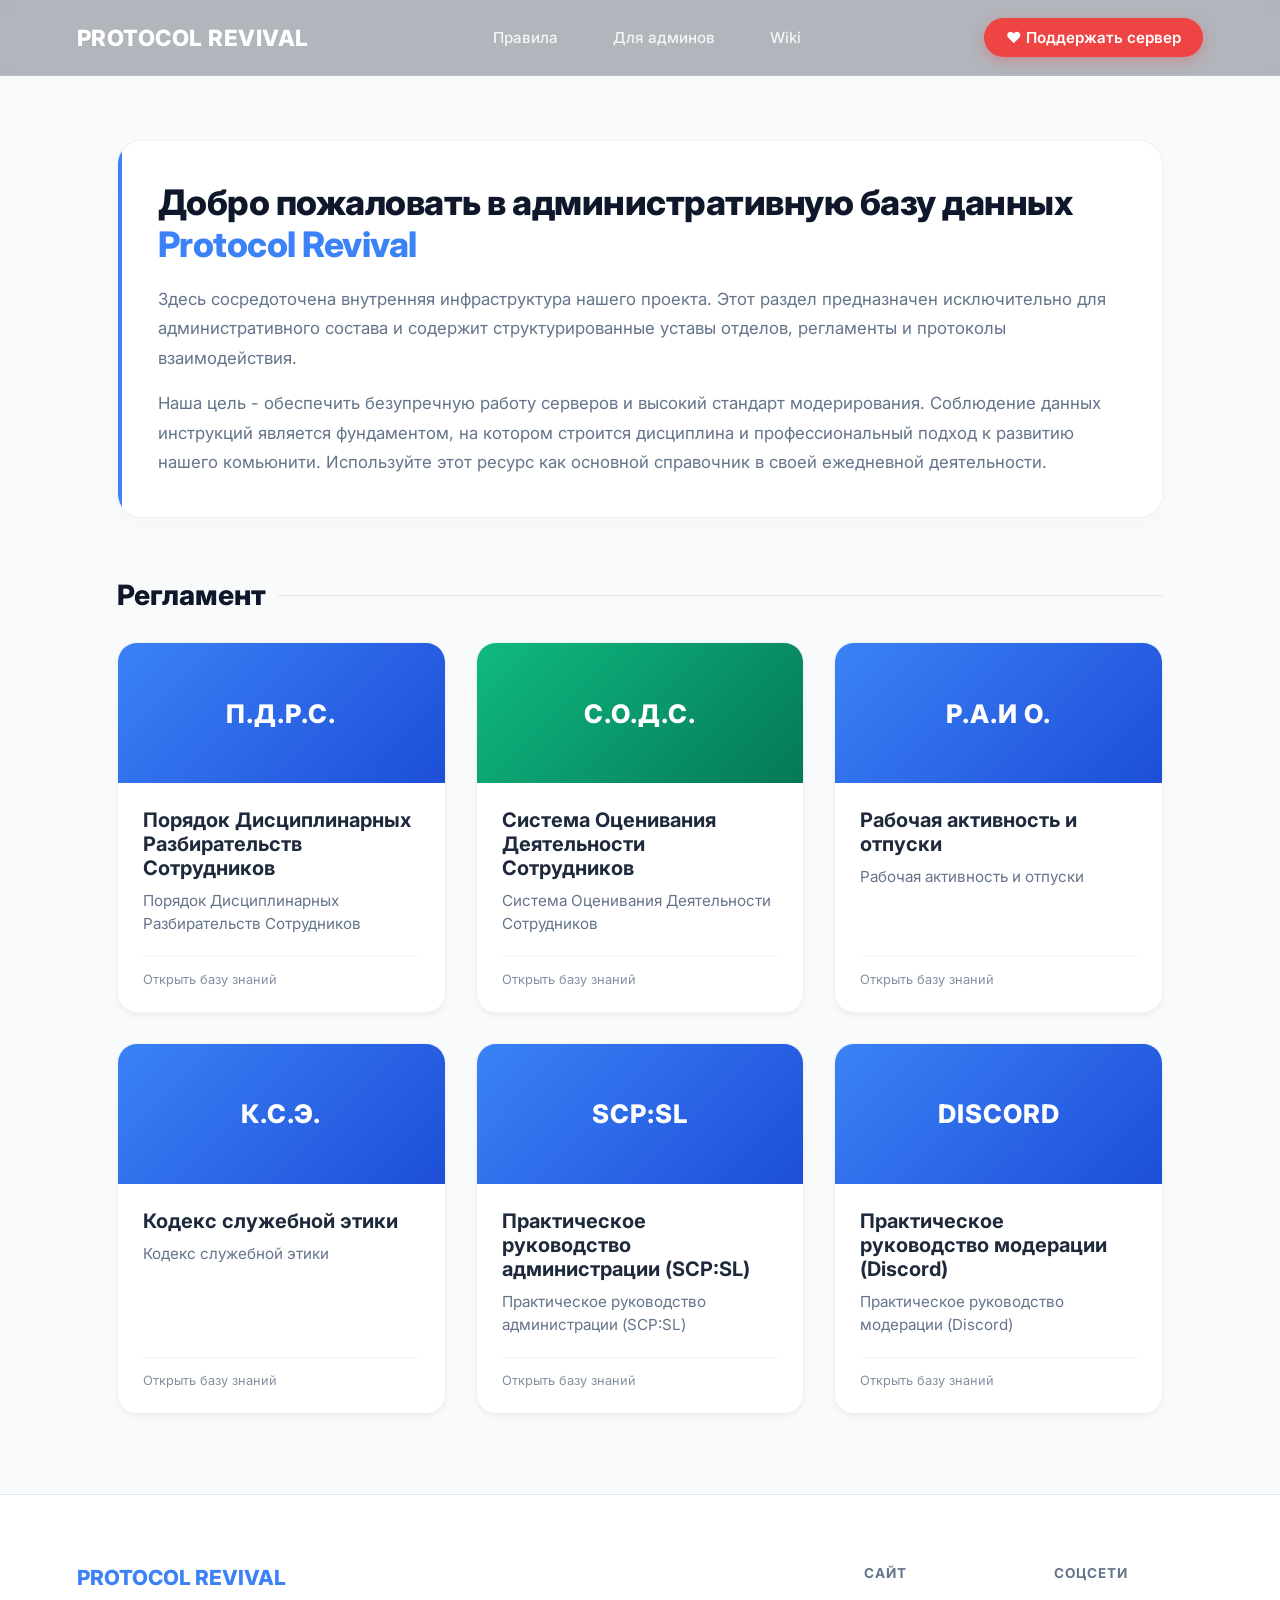
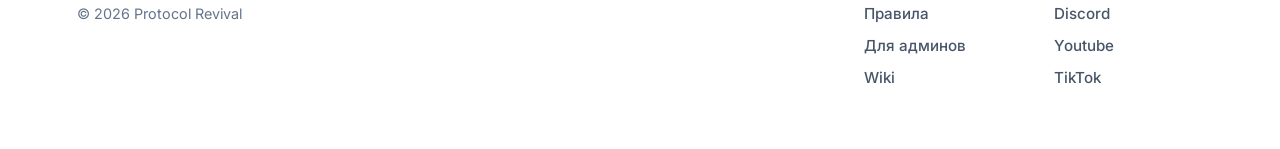
==== admin.html @ a09fd0a1 "Update admin.html" ====
<!DOCTYPE html>
<html lang="ru">
<head>
    <meta charset="UTF-8">
    <meta name="viewport" content="width=device-width, initial-scale=1.0">
    <title>Для админов | Protocol Revival</title>
    <link href="https://fonts.googleapis.com/css2?family=Inter:wght@400;500;600;700;800&display=swap" rel="stylesheet">
    <link rel="stylesheet" href="style.css">
    <style>
        /* Специфичные стили для Wiki-хаба */
        .wiki-hub-section {
            padding: 140px 6% 80px 6%;
            max-width: 1200px;
            margin: 0 auto;
            min-height: 75vh;
        }

        /* Блок об истории/крутости проекта в начале */
        .wiki-intro-card {
            background: #ffffff;
            border-radius: 24px;
            padding: 40px;
            margin-bottom: 60px;
            border: 1px solid rgba(15, 23, 42, 0.06);
            box-shadow: 0 10px 30px rgba(15, 23, 42, 0.02);
            position: relative;
            overflow: hidden;
        }

        .wiki-intro-card::before {
            content: '';
            position: absolute;
            top: 0;
            left: 0;
            width: 4px;
            height: 100%;
            background: var(--accent-blue);
        }

        .wiki-intro-card h1 {
            font-size: 2.2rem;
            font-weight: 800;
            color: var(--bg-dark);
            margin-bottom: 20px;
            letter-spacing: -0.5px;
        }

        .wiki-intro-card h1 span {
            color: var(--accent-blue);
        }

        .wiki-intro-card p {
            color: var(--text-muted);
            font-size: 1.05rem;
            line-height: 1.75;
            margin-bottom: 16px;
        }

        .wiki-intro-card p:last-child {
            margin-bottom: 0;
        }

        /* Заголовок перед карточками */
        .hub-title {
            font-size: 1.75rem;
            font-weight: 800;
            color: var(--bg-dark);
            margin-bottom: 30px;
            display: flex;
            align-items: center;
            gap: 12px;
        }

        .hub-title::after {
            content: '';
            flex-grow: 1;
            height: 1px;
            background: rgba(15, 23, 42, 0.08);
        }

        /* Сетка и карточки */
        .hub-grid {
            display: grid;
            grid-template-columns: repeat(auto-fit, minmax(320px, 1fr));
            gap: 30px;
        }

        .hub-card {
            background: #ffffff;
            border-radius: 20px;
            border: 1px solid rgba(15, 23, 42, 0.06);
            box-shadow: 0 4px 6px -1px rgba(0, 0, 0, 0.05);
            overflow: hidden;
            text-decoration: none;
            color: inherit;
            display: flex;
            flex-direction: column;
            transition: all 0.3s cubic-bezier(0.16, 1, 0.3, 1);
        }

        .hub-card:hover {
            transform: translateY(-5px);
            box-shadow: 0 20px 25px -5px rgba(15, 23, 42, 0.1);
            border-color: rgba(59, 130, 246, 0.3);
        }

        .card-banner {
            height: 140px;
            display: flex;
            align-items: center;
            justify-content: center;
            color: #ffffff;
            font-size: 1.6rem;
            font-weight: 800;
            letter-spacing: 1px;
            text-transform: uppercase;
        }

        /* Градиенты для баннеров серверов */
        .banner-classic { background: linear-gradient(135deg, #3b82f6, #1d4ed8); }
        .banner-survival { background: linear-gradient(135deg, #10b981, #047857); }
        .banner-creative { background: linear-gradient(135deg, #8b5cf6, #5b21b6); }

        .card-body {
            padding: 25px;
            display: flex;
            flex-direction: column;
            flex-grow: 1;
        }

        .card-body h3 {
            font-size: 1.25rem;
            font-weight: 700;
            color: var(--text-main);
            margin-bottom: 10px;
        }

        .card-body p {
            color: var(--text-muted);
            font-size: 0.95rem;
            line-height: 1.5;
            margin-bottom: 20px;
            flex-grow: 1;
        }

        .card-footer {
            font-size: 0.8rem;
            color: var(--text-muted);
            border-top: 1px solid rgba(15, 23, 42, 0.05);
            padding-top: 15px;
            display: flex;
            justify-content: space-between;
            opacity: 0.8;
        }

        @media (max-width: 768px) {
            .wiki-hub-section { padding: 110px 4% 60px 4%; }
            .wiki-intro-card { padding: 25px; }
            .wiki-intro-card h1 { font-size: 1.8rem; }
        }
    </style>
</head>
<body>

    <nav>
        <a href="index.html" class="logo">Protocol Revival</a>
        <div class="nav-links">
            <a href="rules.html">Правила</a>
            <a href="admin.html">Для админов</a>
            <a href="wiki.html">Wiki</a>
        </div>
        <a href="donate.html" class="btn-support">❤ Поддержать сервер</a>
    </nav>

    <section class="wiki-hub-section">
        
        <div class="wiki-intro-card">
            <h1>Добро пожаловать в административную базу данных <span>Protocol Revival</span></h1>
            <p>
                Здесь сосредоточена внутренняя инфраструктура нашего проекта. Этот раздел предназначен исключительно для административного состава и содержит структурированные уставы отделов, регламенты и протоколы взаимодействия.
            </p>
            <p>
                Наша цель - обеспечить безупречную работу серверов и высокий стандарт модерирования. Соблюдение данных инструкций является фундаментом, на котором строится дисциплина и профессиональный подход к развитию нашего комьюнити. Используйте этот ресурс как основной справочник в своей ежедневной деятельности.
            </p>
        </div>

        <h2 class="hub-title">Регламент</h2>

        <div class="hub-grid">
            
            <a href="#" class="hub-card">
                <div class="card-banner banner-classic">П.Д.Р.С.</div>
                <div class="card-body">
                    <h3>Порядок Дисциплинарных Разбирательств Сотрудников</h3>
                    <p>Порядок Дисциплинарных Разбирательств Сотрудников</p>
                    <div class="card-footer">
                        <span>Открыть базу знаний</span>
                        <span></span>
                    </div>
                </div>
            </a>

            <a href="#" class="hub-card">
                <div class="card-banner banner-survival">С.О.Д.С.</div>
                <div class="card-body">
                    <h3>Система Оценивания Деятельности Сотрудников</h3>
                    <p>Система Оценивания Деятельности Сотрудников</p>
                    <div class="card-footer">
                        <span>Открыть базу знаний</span>
                        <span></span>
                    </div>
                </div>
            </a>

            <a href="#" class="hub-card">
                <div class="card-banner banner-classic">Р.А.и О.</div>
                <div class="card-body">
                    <h3>Рабочая активность и отпуски</h3>
                    <p>Рабочая активность и отпуски</p>
                    <div class="card-footer">
                        <span>Открыть базу знаний</span>
                        <span></span>
                    </div>
                </div>
            </a>

            <a href="#" class="hub-card">
                <div class="card-banner banner-classic">К.С.Э.</div>
                <div class="card-body">
                    <h3>Кодекс служебной этики</h3>
                    <p>Кодекс служебной этики</p>
                    <div class="card-footer">
                        <span>Открыть базу знаний</span>
                        <span></span>
                    </div>
                </div>
            </a>

            <a href="#" class="hub-card">
                <div class="card-banner banner-classic">SCP:SL</div>
                <div class="card-body">
                    <h3>Практическое руководство администрации (SCP:SL)</h3>
                    <p>Практическое руководство администрации (SCP:SL)</p>
                    <div class="card-footer">
                        <span>Открыть базу знаний</span>
                        <span></span>
                    </div>
                </div>
            </a>

            <a href="#" class="hub-card">
                <div class="card-banner banner-classic">Discord</div>
                <div class="card-body">
                    <h3>Практическое руководство модерации (Discord)</h3>
                    <p>Практическое руководство модерации (Discord)</p>
                    <div class="card-footer">
                        <span>Открыть базу знаний</span>
                        <span></span>
                    </div>
                </div>
            </a>
        </div>
    </section>

    <footer>
        <div class="footer-container">
            <div class="footer-info">
                <a href="index.html" class="footer-logo">Protocol Revival</a>
                <p class="copyright">© 2026 Protocol Revival</p>
            </div>
            <div class="footer-links-grid">
                <div class="footer-col">
                    <h4></h4>
                    <ul>
                        <li><a href="#"></a></li>
                    </ul>
                </div>
                <div class="footer-col">
                    <h4></h4>
                    <ul>
                        <li><a href="#"></a></li>
                    </ul>
                </div>
                <div class="footer-col">
                    <h4>Сайт</h4>
                    <ul>
                        <li><a href="rules.html">Правила</a></li>
                        <li><a href="admin.html">Для админов</a></li>
                        <li><a href="wiki.html">Wiki</a></li>
                    </ul>
                </div>
                <div class="footer-col">
                    <h4>Соцсети</h4>
                    <ul>
                        <li><a href="https://discord.com/invite/2nnCaWf9GY">Discord</a></li>
                        <li><a href="https://www.youtube.com/@DesolationSCP">Youtube</a></li>
                        <li><a href="https://www.tiktok.com/@desolationproject">TikTok</a></li>
                    </ul>
                </div>
            </div>
        </div>
    </footer> 


</body>
</html>
---- style.css ----
:root {
    --bg-main: #f8fafc;
    --bg-dark: #0f172a;
    --text-main: #1e293b;
    --text-muted: #64748b;
    --accent-blue: #3b82f6;
    --accent-pink: #ffc0cb;
    --accent-blue-hover: #2563eb;
    --accent-red: #ef4444;
    --card-bg: #ffffff;
    --nav-bg: rgba(15, 23, 42, 0.3);
    --border-color: rgba(255, 255, 255, 0.1);
    --protocol: #6d9eeb;
    --revival: #0b5394;
}

* {
    margin: 0;
    padding: 0;
    box-sizing: border-box;
    font-family: 'Inter', sans-serif;
}

body {
    background-color: var(--bg-main);
    color: var(--text-main);
    overflow-x: hidden;
}

/* --- НАВИГАЦИЯ --- */
nav {
    position: fixed;
    top: 0;
    left: 0;
    width: 100%;
    display: flex;
    justify-content: space-between;
    align-items: center;
    padding: 18px 6%;
    background: var(--nav-bg);
    backdrop-filter: blur(12px);
    -webkit-backdrop-filter: blur(12px);
    z-index: 1000;
    border-bottom: 1px solid var(--border-color);
}

.logo {
    font-weight: 800;
    font-size: 1.4rem;
    color: #ffffff;
    text-decoration: none;
    text-transform: uppercase;
    letter-spacing: 0.5px;
    transition: transform 0.2s ease;
}

.logo:hover {
    transform: scale(1.02);
}

.nav-links {
    display: flex;
    gap: 15px;
    align-items: center;
}

.nav-links a {
    text-decoration: none;
    color: rgba(255, 255, 255, 0.85);
    font-weight: 500;
    font-size: 0.95rem;
    padding: 10px 20px;
    border-radius: 30px;
    transition: all 0.25s ease;
}

.nav-links a:hover {
    background-color: rgba(255, 255, 255, 0.12);
    color: #ffffff;
}

.btn-support {
    background-color: var(--accent-red);
    color: #ffffff;
    padding: 10px 22px;
    border-radius: 30px;
    text-decoration: none;
    font-weight: 600;
    font-size: 0.95rem;
    box-shadow: 0 4px 14px rgba(239, 68, 68, 0.35);
    transition: all 0.3s ease;
}

.btn-support:hover {
    transform: translateY(-2px);
    box-shadow: 0 6px 20px rgba(239, 68, 68, 0.5);
    background-color: #dc2626;
}

/* --- HERO --- */
.hero {
    height: 85vh;
    min-height: 600px;
    display: flex;
    justify-content: center;
    align-items: center;
    text-align: center;
    background: linear-gradient(rgba(15, 23, 42, 0.72), rgba(15, 23, 42, 0.82)),
                url('hero.png') center/cover no-repeat;
    color: #ffffff;
    padding: 0 20px;
}

.hero-content {
    max-width: 800px;
}

.hero h1 {
    font-size: 4.5rem;
    font-weight: 800;
    margin-bottom: 20px;
    letter-spacing: -1px;
    text-shadow: 0 4px 20px rgba(0, 0, 0, 0.6);
}

.hero h1 span {
    background: linear-gradient(90deg, #3b82f6, #60a5fa);
    -webkit-background-clip: text;
    -webkit-text-fill-color: transparent;
}

.hero-subtitle {
    font-size: 1.15rem;
    color: rgba(255, 255, 255, 0.75);
    line-height: 1.6;
    margin-bottom: 12px;
    text-shadow: 0 2px 10px rgba(0, 0, 0, 0.4);
}

.hero-subtitle:last-of-type {
    margin-bottom: 40px;
}

/* Кнопка IP */
.btn-ip {
    background: rgba(255, 255, 255, 0.08);
    border: 1px solid rgba(255, 255, 255, 0.15);
    color: #ffffff;
    padding: 16px 36px;
    font-size: 1.1rem;
    font-weight: 600;
    border-radius: 50px;
    cursor: pointer;
    backdrop-filter: blur(8px);
    -webkit-backdrop-filter: blur(8px);
    transition: all 0.3s cubic-bezier(0.4, 0, 0.2, 1);
    display: inline-flex;
    align-items: center;
    gap: 12px;
    position: relative;
    overflow: hidden;
    box-shadow: 0 4px 15px rgba(0, 0, 0, 0.2);
}

.btn-ip::before {
    content: '';
    position: absolute;
    top: 0; left: -100%;
    width: 50%; height: 100%;
    background: linear-gradient(90deg, transparent, rgba(255, 255, 255, 0.25), transparent);
    transform: skewX(-25deg);
    transition: all 0.6s ease;
}

.btn-ip:hover::before {
    left: 150%;
}

.btn-ip:hover {
    transform: translateY(-4px) scale(1.02);
    background: rgba(255, 255, 255, 0.15);
    border-color: rgba(255, 255, 255, 0.4);
    box-shadow: 0 12px 24px rgba(0, 0, 0, 0.35);
}

.btn-ip.copied {
    background: rgba(16, 185, 129, 0.2) !important;
    border-color: #10b981 !important;
    box-shadow: 0 0 15px rgba(16, 185, 129, 0.4);
}

.copy-icon {
    font-size: 1rem;
    opacity: 0.8;
}

/* --- КАРТОЧКИ --- */
.features {
    padding: 90px 6%;
    max-width: 1300px;
    margin: 0 auto;
}

.features-title {
    text-align: center;
    font-size: 2.4rem;
    font-weight: 800;
    margin-bottom: 55px;
    color: var(--text-main);
    letter-spacing: -0.5px;
}

.features-title span {
    color: var(--accent-blue);
}

.cards-grid {
    display: grid;
    grid-template-columns: repeat(auto-fit, minmax(220px, 1fr));
    gap: 24px;
}

.card {
    background: var(--card-bg);
    padding: 40px 28px 36px;
    border-radius: 24px;
    box-shadow: 0 10px 30px rgba(15, 23, 42, 0.04);
    transition: all 0.35s cubic-bezier(0.16, 1, 0.3, 1);
    border: 1px solid rgba(15, 23, 42, 0.05);
    position: relative;
}

/* Номер карточки — новая деталь */
.card-num {
    font-size: 0.72rem;
    font-weight: 700;
    letter-spacing: 2px;
    color: rgba(59, 130, 246, 0.35);
    text-transform: uppercase;
    margin-bottom: 18px;
}

/* Старый hover: подъём + синяя тень */
.card:hover {
    transform: translateY(-8px);
    box-shadow: 0 22px 45px rgba(59, 130, 246, 0.12);
    border-color: rgba(59, 130, 246, 0.25);
}

.card-icon {
    width: 56px;
    height: 56px;
    background: #f0f7ff;
    color: var(--accent-blue);
    border-radius: 16px;
    display: flex;
    justify-content: center;
    align-items: center;
    font-size: 1.6rem;
    margin-bottom: 24px;
    transition: all 0.3s ease;
}

/* Старый hover на иконке: синий фон + ротация */
.card:hover .card-icon {
    background: var(--accent-blue);
    color: #ffffff;
    transform: scale(1.05) rotate(5deg);
}

.card h3 {
    font-size: 1.15rem;
    font-weight: 700;
    margin-bottom: 12px;
    color: var(--text-main);
}

.card p {
    color: var(--text-muted);
    line-height: 1.65;
    font-size: 0.93rem;
}

/* --- ФУТЕР --- */
footer {
    background-color: #ffffff;
    padding: 70px 6% 50px 6%;
    border-top: 1px solid #e2e8f0;
}

.footer-container {
    max-width: 1300px;
    margin: 0 auto;
    display: flex;
    flex-wrap: wrap;
    justify-content: space-between;
    gap: 50px;
}

.footer-info {
    flex: 1;
    min-width: 240px;
}

.footer-logo {
    font-weight: 800;
    font-size: 1.3rem;
    color: var(--accent-blue);
    text-decoration: none;
    text-transform: uppercase;
    display: inline-block;
    margin-bottom: 15px;
}

.copyright {
    font-size: 0.9rem;
    color: var(--text-muted);
}

.footer-links-grid {
    flex: 2;
    display: grid;
    grid-template-columns: repeat(auto-fit, minmax(140px, 1fr));
    gap: 40px;
    min-width: 320px;
}

.footer-col h4 {
    font-size: 0.85rem;
    text-transform: uppercase;
    letter-spacing: 1px;
    color: var(--text-muted);
    margin-bottom: 22px;
    font-weight: 700;
}

.footer-col ul {
    list-style: none;
}

.footer-col ul li {
    margin-bottom: 12px;
}

.footer-col ul li a {
    text-decoration: none;
    color: #475569;
    font-size: 0.95rem;
    font-weight: 500;
    transition: color 0.2s ease, padding-left 0.2s ease;
}

.footer-col ul li a:hover {
    color: var(--accent-blue);
    padding-left: 4px;
}

/* --- АДАПТИВ --- */
@media (max-width: 768px) {
    nav { padding: 15px 4%; }
    .nav-links { display: none; }
    .hero h1 { font-size: 3rem; }
    .footer-container { flex-direction: column; gap: 40px; }
}
/* --- ОБНОВЛЕНИЯ ДЛЯ ГЛАВНОГО ЭКРАНА --- */
.hero {
    position: relative; /* Важно для позиционирования стрелочки вниз */
}

/* Плашка онлайна сверху */
.online-badge {
    display: inline-flex;
    align-items: center;
    gap: 8px;
    background: rgba(15, 23, 42, 0.6);
    border: 1px solid rgba(255, 255, 255, 0.08);
    padding: 6px 16px;
    border-radius: 50px;
    font-size: 0.75rem;
    font-weight: 600;
    letter-spacing: 1px;
    color: rgba(255, 255, 255, 0.8);
    margin-bottom: 25px;
    backdrop-filter: blur(10px);
}

.online-badge .dot {
    width: 8px;
    height: 8px;
    background-color: #10b981;
    border-radius: 50%;
    box-shadow: 0 0 8px rgba(16, 185, 129, 0.8);
}

.servers-label {
    font-size: 0.75rem;
    letter-spacing: 1.5px;
    text-transform: uppercase;
    color: rgba(255, 255, 255, 0.4);
    margin-bottom: 15px;
    margin-top: 10px;
    font-weight: 600;
}

/* Новая сложная кнопка IP */
.btn-ip-new {
    display: inline-flex;
    align-items: center;
    gap: 12px;
    background: rgba(15, 23, 42, 0.7);
    border: 1px solid rgba(255, 255, 255, 0.15);
    padding: 6px 16px 6px 6px;
    border-radius: 50px;
    color: #ffffff;
    cursor: pointer;
    backdrop-filter: blur(10px);
    transition: all 0.3s ease;
}

.btn-ip-new:hover {
    background: rgba(15, 23, 42, 0.9);
    border-color: rgba(59, 130, 246, 0.5);
    transform: translateY(-2px);
    box-shadow: 0 8px 20px rgba(0, 0, 0, 0.3);
}

.server-type {
    background: rgba(59, 130, 246, 0.2);
    color: #60a5fa;
    font-size: 0.75rem;
    font-weight: 700;
    padding: 6px 12px;
    border-radius: 30px;
    letter-spacing: 0.5px;
    transition: all 0.3s ease;
}

.server-ip {
    font-size: 0.95rem;
    font-weight: 600;
    font-family: 'Inter', monospace;
    letter-spacing: 0.5px;
}

.copy-icon-svg {
    color: rgba(255, 255, 255, 0.5);
    transition: color 0.3s ease;
}

.btn-ip-new:hover .copy-icon-svg {
    color: #ffffff;
}

/* Эффект успешного копирования */
.btn-ip-new.copied {
    border-color: #10b981;
    background: rgba(16, 185, 129, 0.15);
}

.btn-ip-new.copied .server-type {
    background: #10b981;
    color: #ffffff;
}

/* Стрелочка вниз */
.scroll-down {
    position: absolute;
    bottom: 40px;
    left: 50%;
    transform: translateX(-50%);
    width: 44px;
    height: 44px;
    border: 1px solid rgba(255, 255, 255, 0.15);
    border-radius: 50%;
    display: flex;
    justify-content: center;
    align-items: center;
    color: rgba(255, 255, 255, 0.5);
    text-decoration: none;
    transition: all 0.3s ease;
    background: rgba(15, 23, 42, 0.4);
    backdrop-filter: blur(5px);
}

.scroll-down:hover {
    color: #ffffff;
    border-color: rgba(255, 255, 255, 0.5);
    background: rgba(255, 255, 255, 0.1);
    transform: translateX(-50%) translateY(-4px);
}
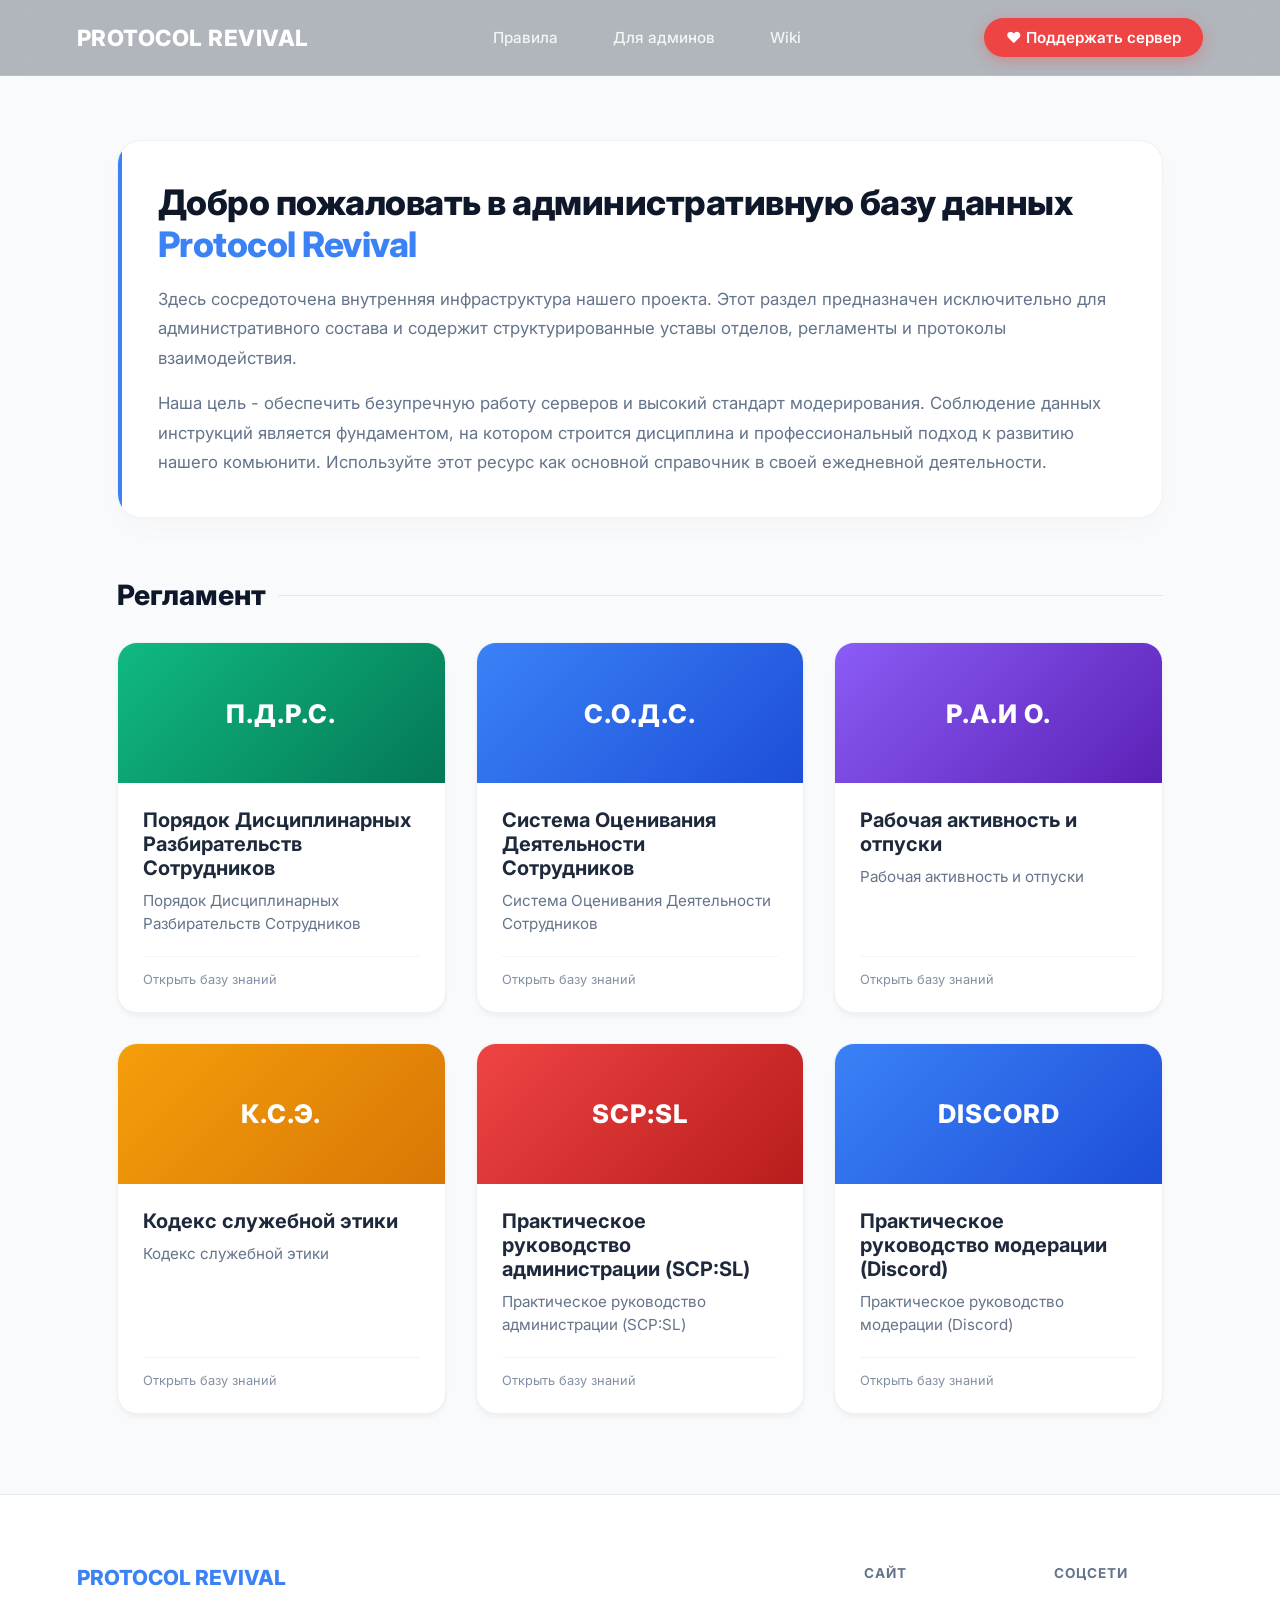
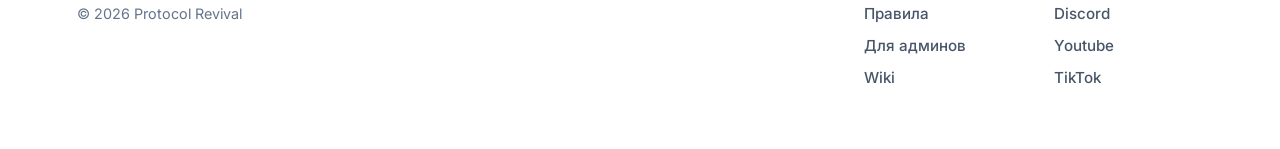
==== commit 2480f45a: "Update admin.html" ====
--- a/admin.html
+++ b/admin.html
@@ -117,9 +117,12 @@
         }
 
         /* Градиенты для баннеров серверов */
-        .banner-classic { background: linear-gradient(135deg, #3b82f6, #1d4ed8); }
-        .banner-survival { background: linear-gradient(135deg, #10b981, #047857); }
-        .banner-creative { background: linear-gradient(135deg, #8b5cf6, #5b21b6); }
+        .banner-blue { background: linear-gradient(135deg, #3b82f6, #1d4ed8); }
+        .banner-green { background: linear-gradient(135deg, #10b981, #047857); }
+        .banner-purple { background: linear-gradient(135deg, #8b5cf6, #5b21b6); }
+        .banner-yellow { background: linear-gradient(135deg, #f59e0b, #d97706); }
+        .banner-red { background: linear-gradient(135deg, #ef4444, #b91c1c); }
+        
 
         .card-body {
             padding: 25px;
@@ -189,7 +192,7 @@
         <div class="hub-grid">
             
             <a href="#" class="hub-card">
-                <div class="card-banner banner-classic">П.Д.Р.С.</div>
+                <div class="card-banner banner-green">П.Д.Р.С.</div>
                 <div class="card-body">
                     <h3>Порядок Дисциплинарных Разбирательств Сотрудников</h3>
                     <p>Порядок Дисциплинарных Разбирательств Сотрудников</p>
@@ -201,7 +204,7 @@
             </a>
 
             <a href="#" class="hub-card">
-                <div class="card-banner banner-survival">С.О.Д.С.</div>
+                <div class="card-banner banner-blue">С.О.Д.С.</div>
                 <div class="card-body">
                     <h3>Система Оценивания Деятельности Сотрудников</h3>
                     <p>Система Оценивания Деятельности Сотрудников</p>
@@ -213,7 +216,7 @@
             </a>
 
             <a href="#" class="hub-card">
-                <div class="card-banner banner-classic">Р.А.и О.</div>
+                <div class="card-banner banner-purple">Р.А.и О.</div>
                 <div class="card-body">
                     <h3>Рабочая активность и отпуски</h3>
                     <p>Рабочая активность и отпуски</p>
@@ -225,7 +228,7 @@
             </a>
 
             <a href="#" class="hub-card">
-                <div class="card-banner banner-classic">К.С.Э.</div>
+                <div class="card-banner banner-yellow">К.С.Э.</div>
                 <div class="card-body">
                     <h3>Кодекс служебной этики</h3>
                     <p>Кодекс служебной этики</p>
@@ -237,7 +240,7 @@
             </a>
 
             <a href="#" class="hub-card">
-                <div class="card-banner banner-classic">SCP:SL</div>
+                <div class="card-banner banner-red">SCP:SL</div>
                 <div class="card-body">
                     <h3>Практическое руководство администрации (SCP:SL)</h3>
                     <p>Практическое руководство администрации (SCP:SL)</p>
@@ -249,7 +252,7 @@
             </a>
 
             <a href="#" class="hub-card">
-                <div class="card-banner banner-classic">Discord</div>
+                <div class="card-banner banner-blue">Discord</div>
                 <div class="card-body">
                     <h3>Практическое руководство модерации (Discord)</h3>
                     <p>Практическое руководство модерации (Discord)</p>
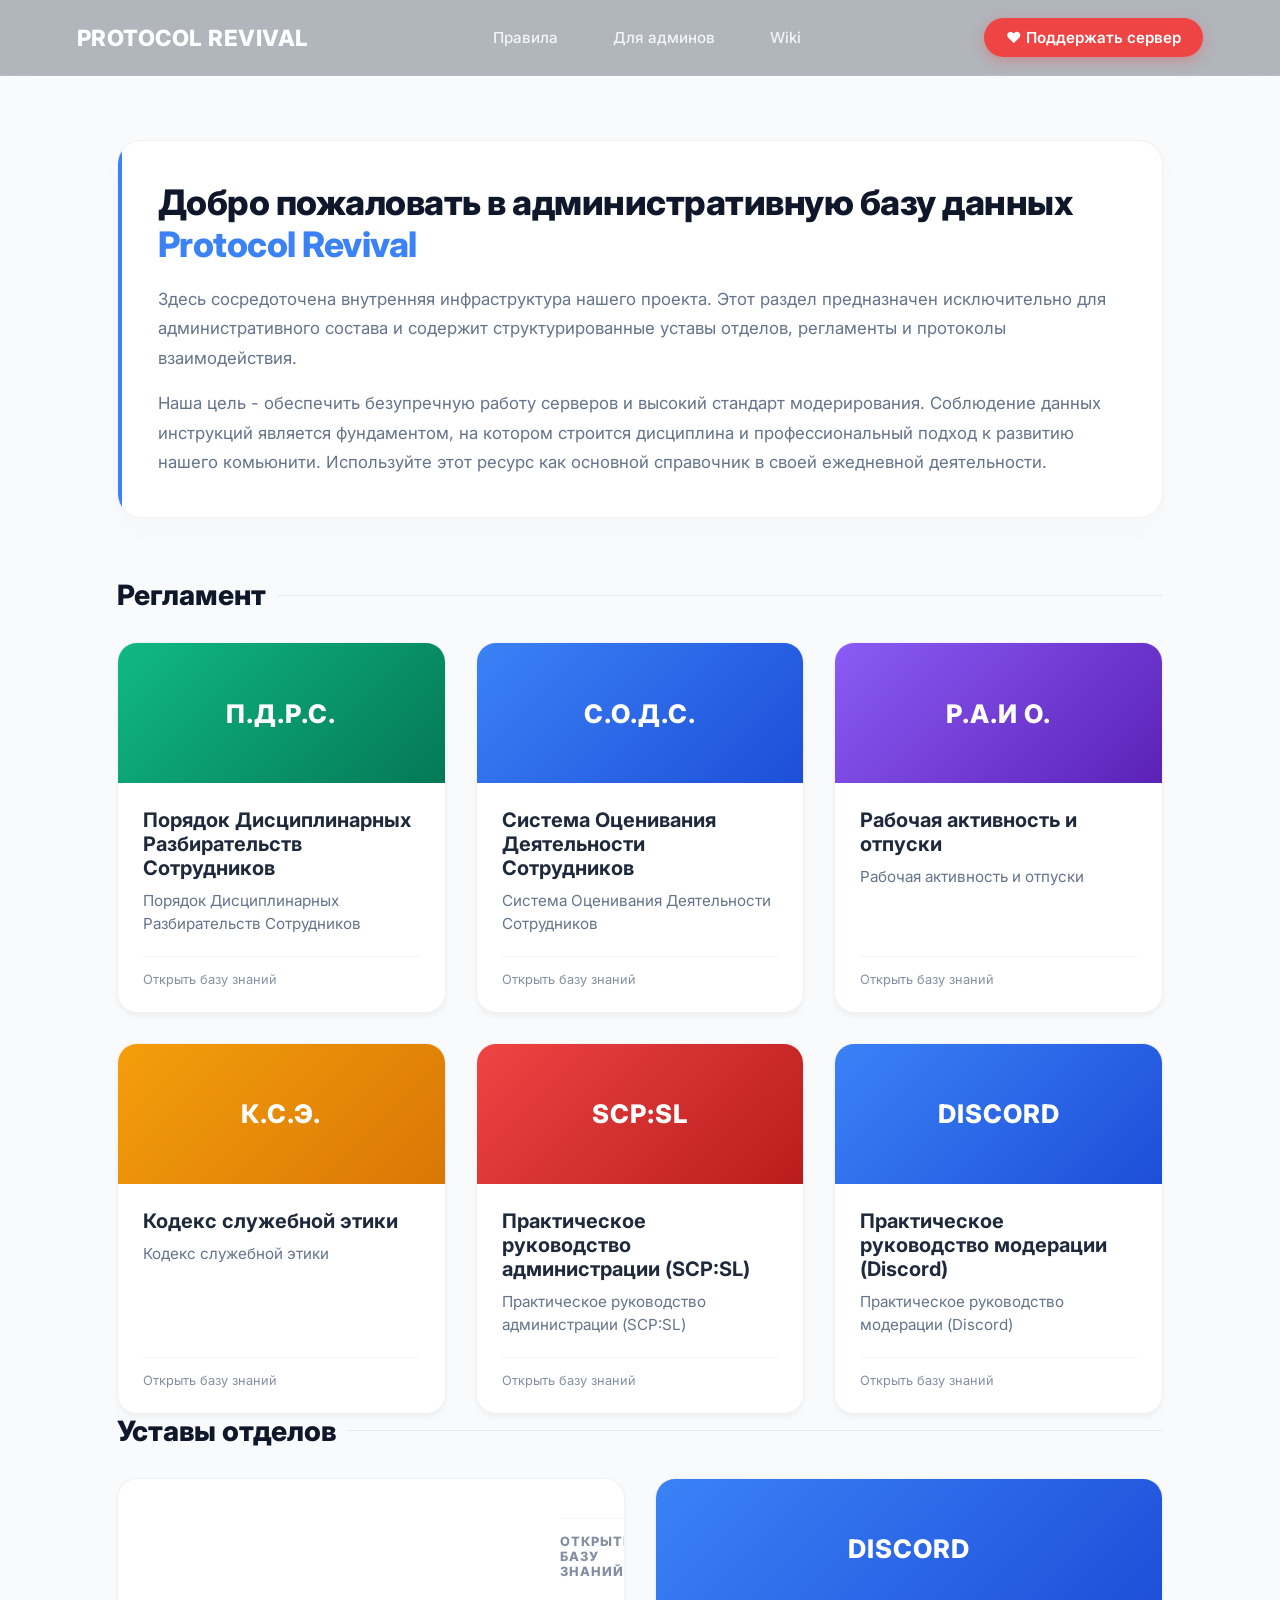
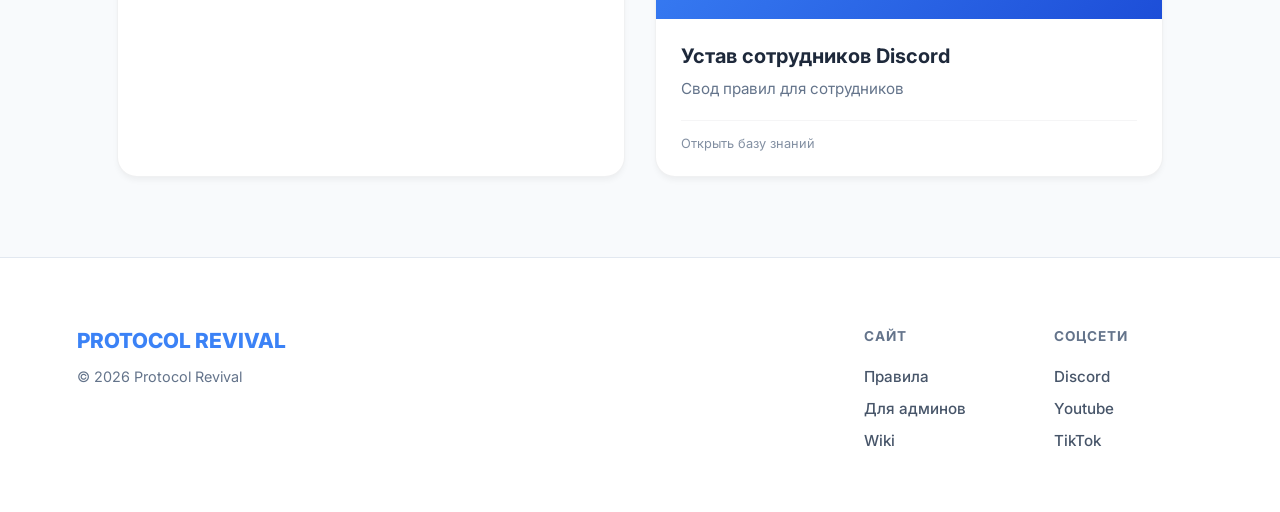
==== commit d4bbb84b: "Update admin.html" ====
--- a/admin.html
+++ b/admin.html
@@ -122,6 +122,7 @@
         .banner-purple { background: linear-gradient(135deg, #8b5cf6, #5b21b6); }
         .banner-yellow { background: linear-gradient(135deg, #f59e0b, #d97706); }
         .banner-red { background: linear-gradient(135deg, #ef4444, #b91c1c); }
+        .banner-pink { background: linear-gradient(135deg, #ef4444, #b91c1c); }
         
 
         .card-body {
@@ -256,6 +257,35 @@
                 <div class="card-body">
                     <h3>Практическое руководство модерации (Discord)</h3>
                     <p>Практическое руководство модерации (Discord)</p>
+                    <div class="card-footer">
+                        <span>Открыть базу знаний</span>
+                        <span></span>
+                    </div>
+                </div>
+            </a>
+        </div>
+
+        <h2 class="hub-title">Уставы отделов</h2>
+
+        <div class="hub-grid">
+            
+            <a href="#" class="hub-card">
+                <div class="card-banner banner-pink>Classic</div>
+                <div class="card-body">
+                    <h3>Устав сотрудников Classic</h3>
+                    <p>Свод правил для сотрудников</p>
+                    <div class="card-footer">
+                        <span>Открыть базу знаний</span>
+                        <span></span>
+                    </div>
+                </div>
+            </a>
+
+            <a href="#" class="hub-card">
+                <div class="card-banner banner-blue">Discord</div>
+                <div class="card-body">
+                    <h3>Устав сотрудников Discord</h3>
+                    <p>Свод правил для сотрудников</p>
                     <div class="card-footer">
                         <span>Открыть базу знаний</span>
                         <span></span>
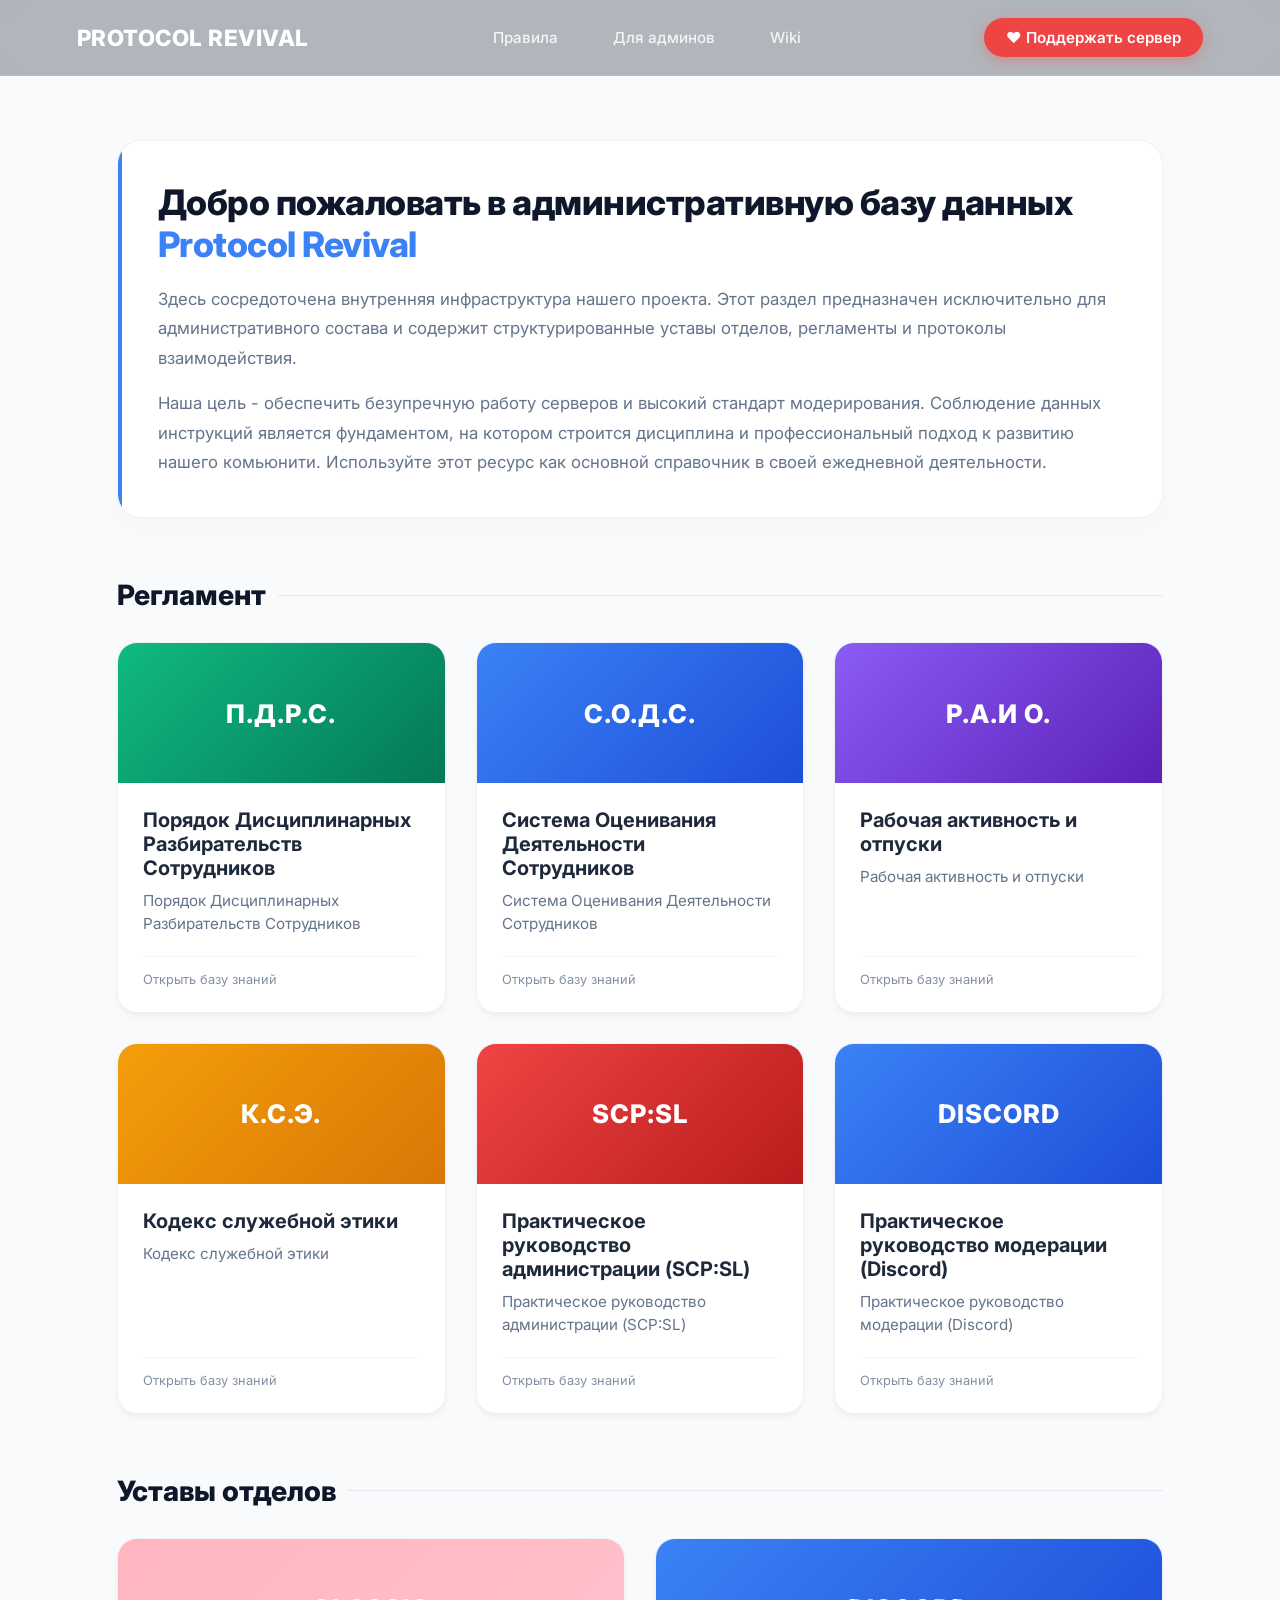
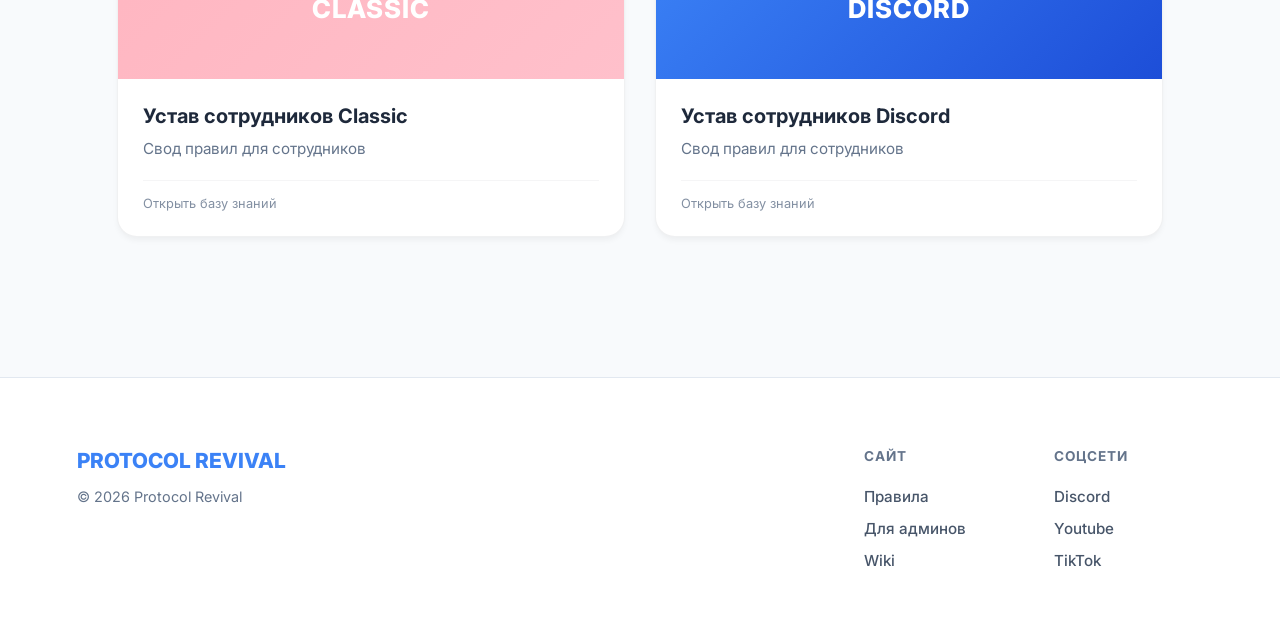
==== commit 2332fef0: "Update admin.html" ====
--- a/admin.html
+++ b/admin.html
@@ -83,6 +83,7 @@
             display: grid;
             grid-template-columns: repeat(auto-fit, minmax(320px, 1fr));
             gap: 30px;
+            margin-bottom: 60px;
         }
 
         .hub-card {
@@ -122,7 +123,7 @@
         .banner-purple { background: linear-gradient(135deg, #8b5cf6, #5b21b6); }
         .banner-yellow { background: linear-gradient(135deg, #f59e0b, #d97706); }
         .banner-red { background: linear-gradient(135deg, #ef4444, #b91c1c); }
-        .banner-pink { background: linear-gradient(135deg, #ef4444, #b91c1c); }
+        .banner-pink { background: linear-gradient(135deg, #FFB6C1, #FFC0CB); }
         
 
         .card-body {
@@ -270,7 +271,7 @@
         <div class="hub-grid">
             
             <a href="#" class="hub-card">
-                <div class="card-banner banner-pink>Classic</div>
+                <div class="card-banner banner-pink">Classic</div>
                 <div class="card-body">
                     <h3>Устав сотрудников Classic</h3>
                     <p>Свод правил для сотрудников</p>
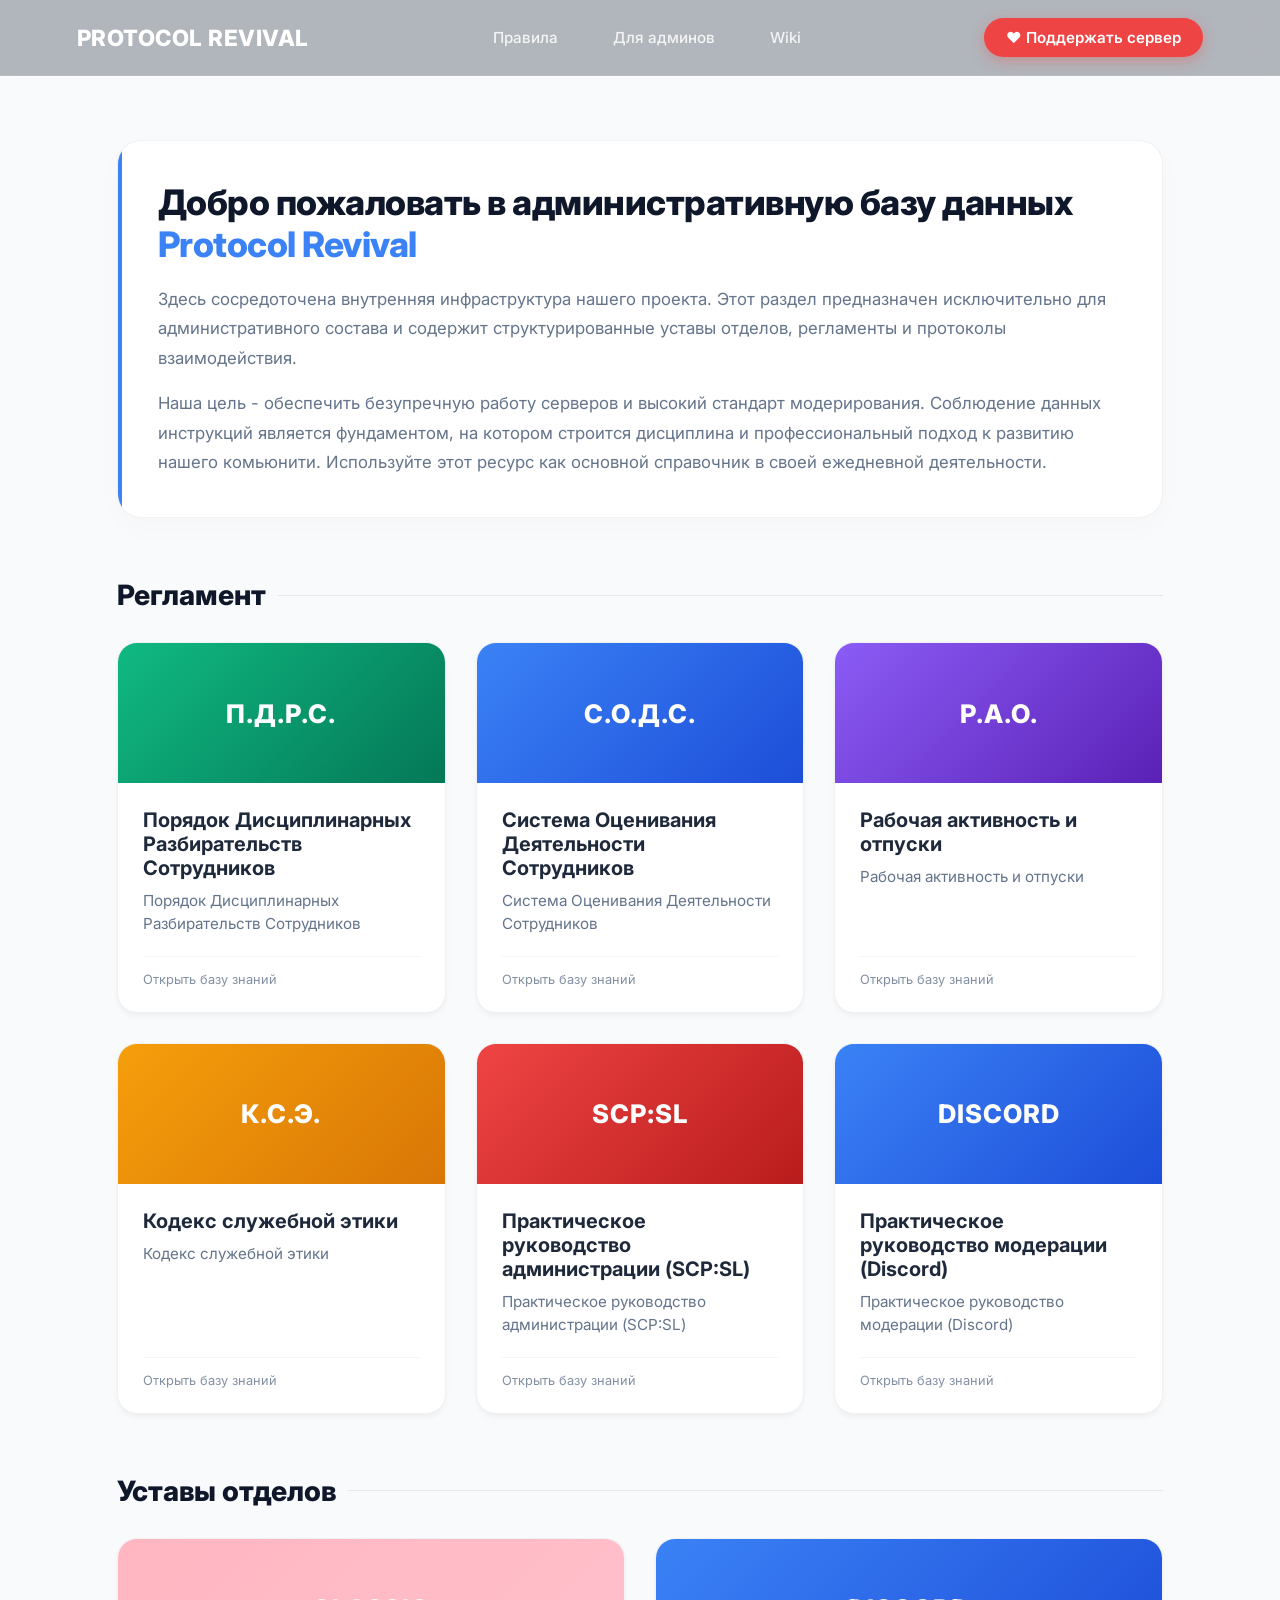
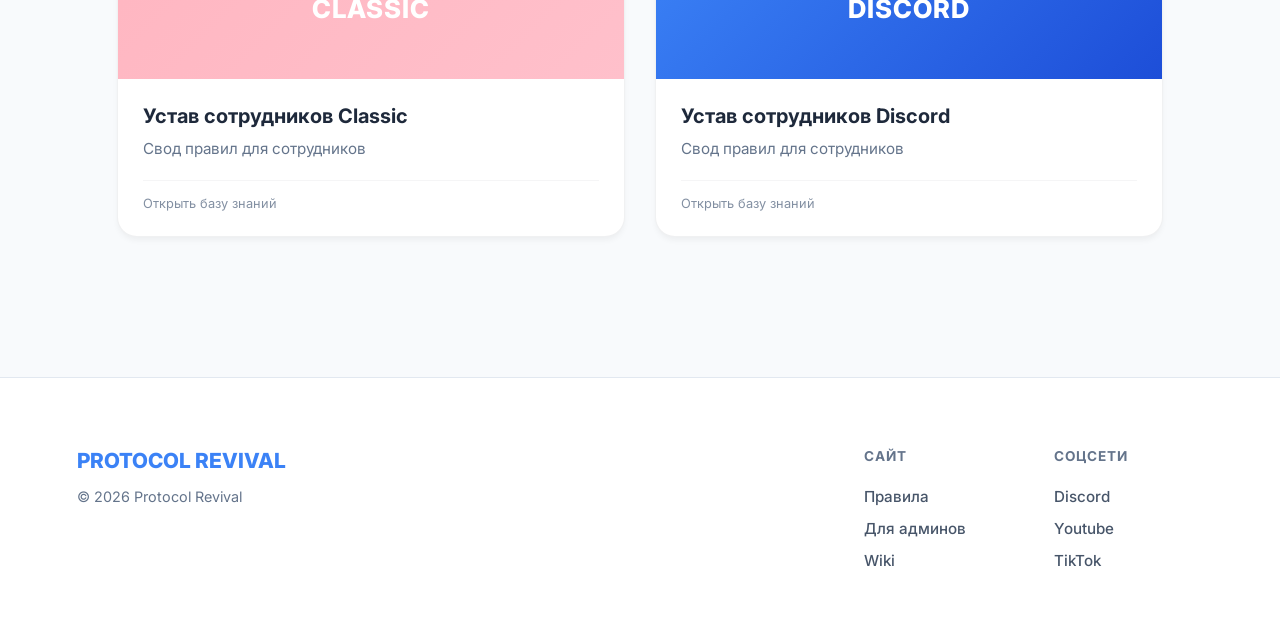
==== commit b1db4205: "Update admin.html" ====
--- a/admin.html
+++ b/admin.html
@@ -193,7 +193,7 @@
 
         <div class="hub-grid">
             
-            <a href="#" class="hub-card">
+            <a href="/reg/pdrs.html" class="hub-card">
                 <div class="card-banner banner-green">П.Д.Р.С.</div>
                 <div class="card-body">
                     <h3>Порядок Дисциплинарных Разбирательств Сотрудников</h3>
@@ -218,7 +218,7 @@
             </a>
 
             <a href="#" class="hub-card">
-                <div class="card-banner banner-purple">Р.А.и О.</div>
+                <div class="card-banner banner-purple">Р.А.О.</div>
                 <div class="card-body">
                     <h3>Рабочая активность и отпуски</h3>
                     <p>Рабочая активность и отпуски</p>
--- a/style.css
+++ b/style.css
@@ -12,6 +12,7 @@
     --border-color: rgba(255, 255, 255, 0.1);
     --protocol: #6d9eeb;
     --revival: #0b5394;
+    --green:  #93c47d; /*PDRS*/
 }
 
 * {
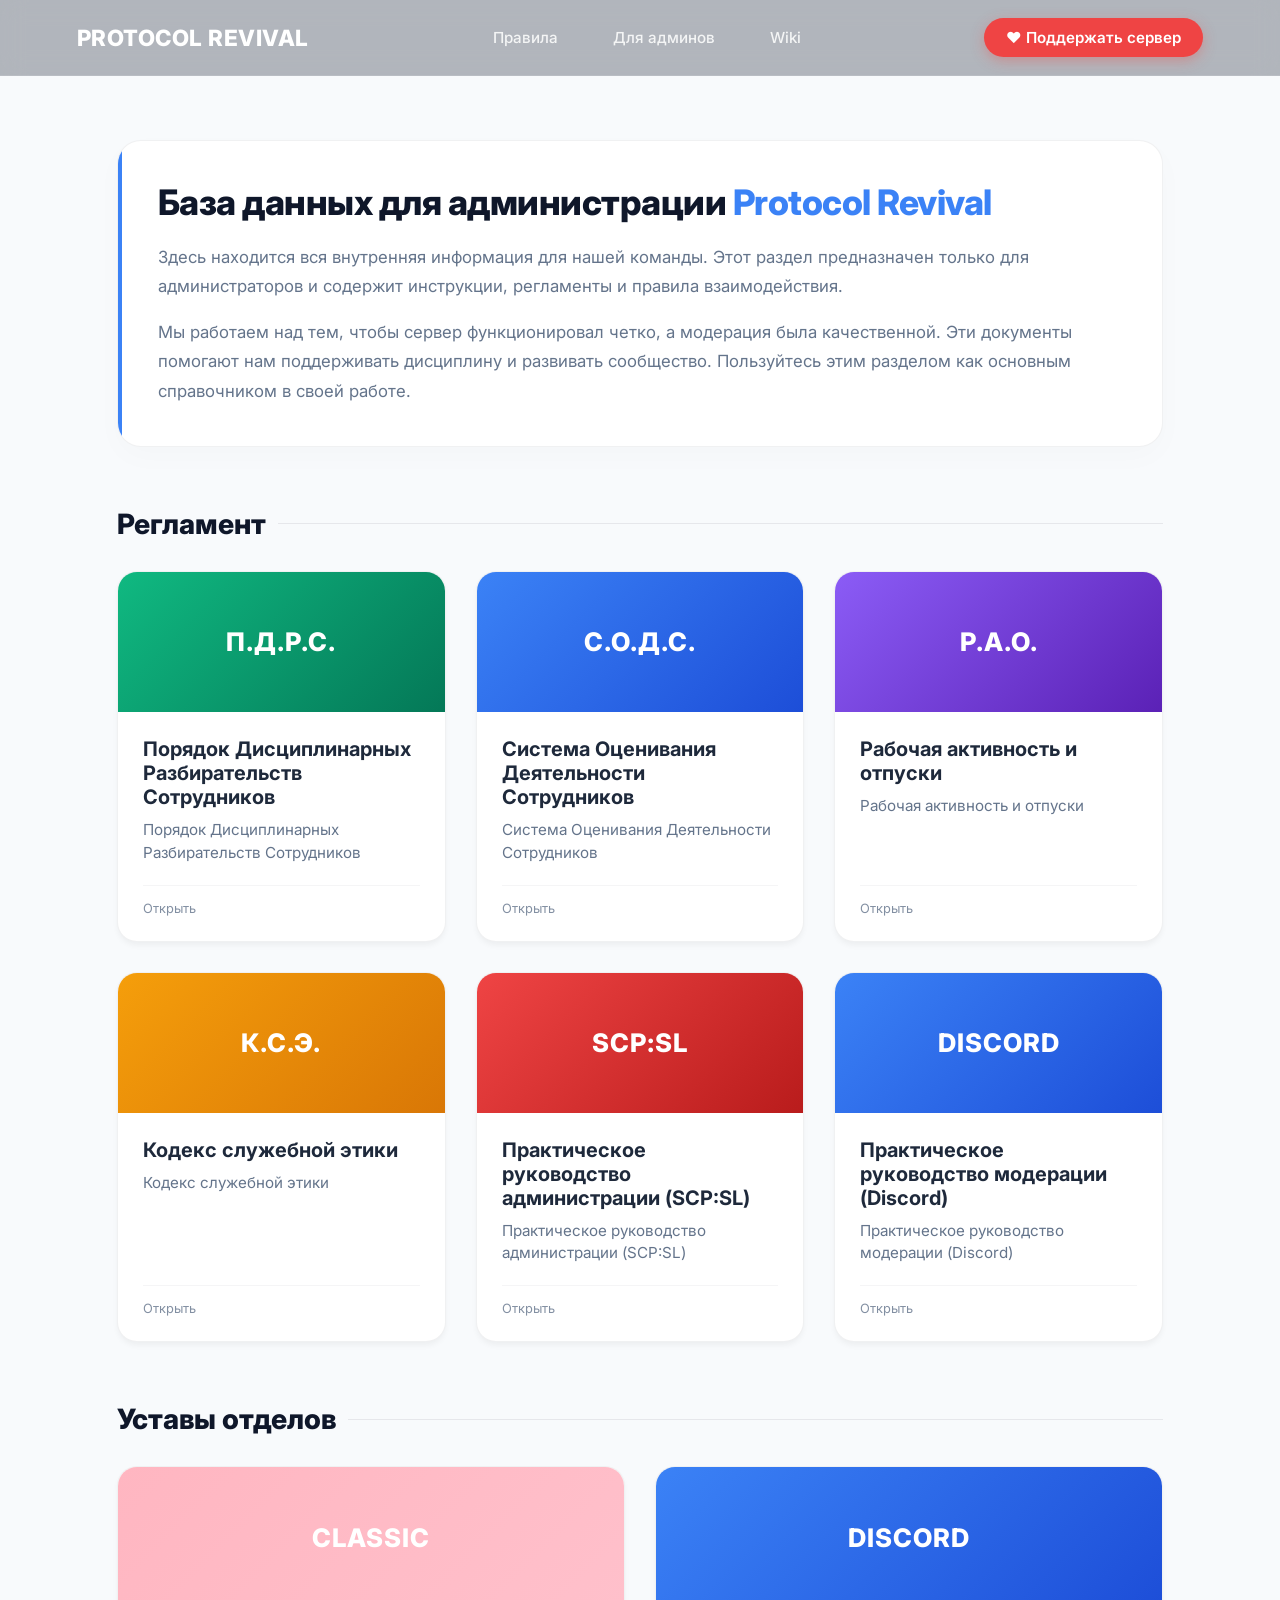
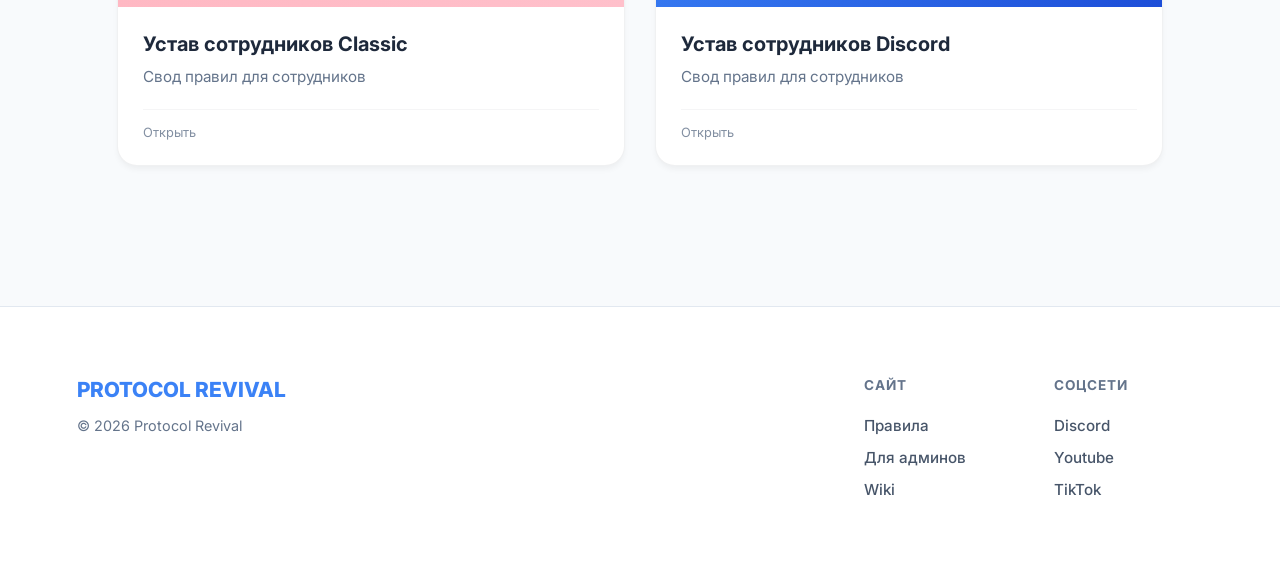
==== commit 47d79659: "Update admin.html" ====
--- a/admin.html
+++ b/admin.html
@@ -180,12 +180,11 @@
     <section class="wiki-hub-section">
         
         <div class="wiki-intro-card">
-            <h1>Добро пожаловать в административную базу данных <span>Protocol Revival</span></h1>
+            <h1>База данных для администрации <span>Protocol Revival</span></h1>
             <p>
-                Здесь сосредоточена внутренняя инфраструктура нашего проекта. Этот раздел предназначен исключительно для административного состава и содержит структурированные уставы отделов, регламенты и протоколы взаимодействия.
-            </p>
+                Здесь находится вся внутренняя информация для нашей команды. Этот раздел предназначен только для администраторов и содержит инструкции, регламенты и правила взаимодействия.
             <p>
-                Наша цель - обеспечить безупречную работу серверов и высокий стандарт модерирования. Соблюдение данных инструкций является фундаментом, на котором строится дисциплина и профессиональный подход к развитию нашего комьюнити. Используйте этот ресурс как основной справочник в своей ежедневной деятельности.
+                Мы работаем над тем, чтобы сервер функционировал четко, а модерация была качественной. Эти документы помогают нам поддерживать дисциплину и развивать сообщество. Пользуйтесь этим разделом как основным справочником в своей работе.
             </p>
         </div>
 
@@ -199,7 +198,7 @@
                     <h3>Порядок Дисциплинарных Разбирательств Сотрудников</h3>
                     <p>Порядок Дисциплинарных Разбирательств Сотрудников</p>
                     <div class="card-footer">
-                        <span>Открыть базу знаний</span>
+                        <span>Открыть</span>
                         <span></span>
                     </div>
                 </div>
@@ -211,7 +210,7 @@
                     <h3>Система Оценивания Деятельности Сотрудников</h3>
                     <p>Система Оценивания Деятельности Сотрудников</p>
                     <div class="card-footer">
-                        <span>Открыть базу знаний</span>
+                        <span>Открыть</span>
                         <span></span>
                     </div>
                 </div>
@@ -223,7 +222,7 @@
                     <h3>Рабочая активность и отпуски</h3>
                     <p>Рабочая активность и отпуски</p>
                     <div class="card-footer">
-                        <span>Открыть базу знаний</span>
+                        <span>Открыть</span>
                         <span></span>
                     </div>
                 </div>
@@ -235,7 +234,7 @@
                     <h3>Кодекс служебной этики</h3>
                     <p>Кодекс служебной этики</p>
                     <div class="card-footer">
-                        <span>Открыть базу знаний</span>
+                        <span>Открыть</span>
                         <span></span>
                     </div>
                 </div>
@@ -247,7 +246,7 @@
                     <h3>Практическое руководство администрации (SCP:SL)</h3>
                     <p>Практическое руководство администрации (SCP:SL)</p>
                     <div class="card-footer">
-                        <span>Открыть базу знаний</span>
+                        <span>Открыть</span>
                         <span></span>
                     </div>
                 </div>
@@ -259,7 +258,7 @@
                     <h3>Практическое руководство модерации (Discord)</h3>
                     <p>Практическое руководство модерации (Discord)</p>
                     <div class="card-footer">
-                        <span>Открыть базу знаний</span>
+                        <span>Открыть</span>
                         <span></span>
                     </div>
                 </div>
@@ -276,7 +275,7 @@
                     <h3>Устав сотрудников Classic</h3>
                     <p>Свод правил для сотрудников</p>
                     <div class="card-footer">
-                        <span>Открыть базу знаний</span>
+                        <span>Открыть</span>
                         <span></span>
                     </div>
                 </div>
@@ -288,7 +287,7 @@
                     <h3>Устав сотрудников Discord</h3>
                     <p>Свод правил для сотрудников</p>
                     <div class="card-footer">
-                        <span>Открыть базу знаний</span>
+                        <span>Открыть</span>
                         <span></span>
                     </div>
                 </div>
